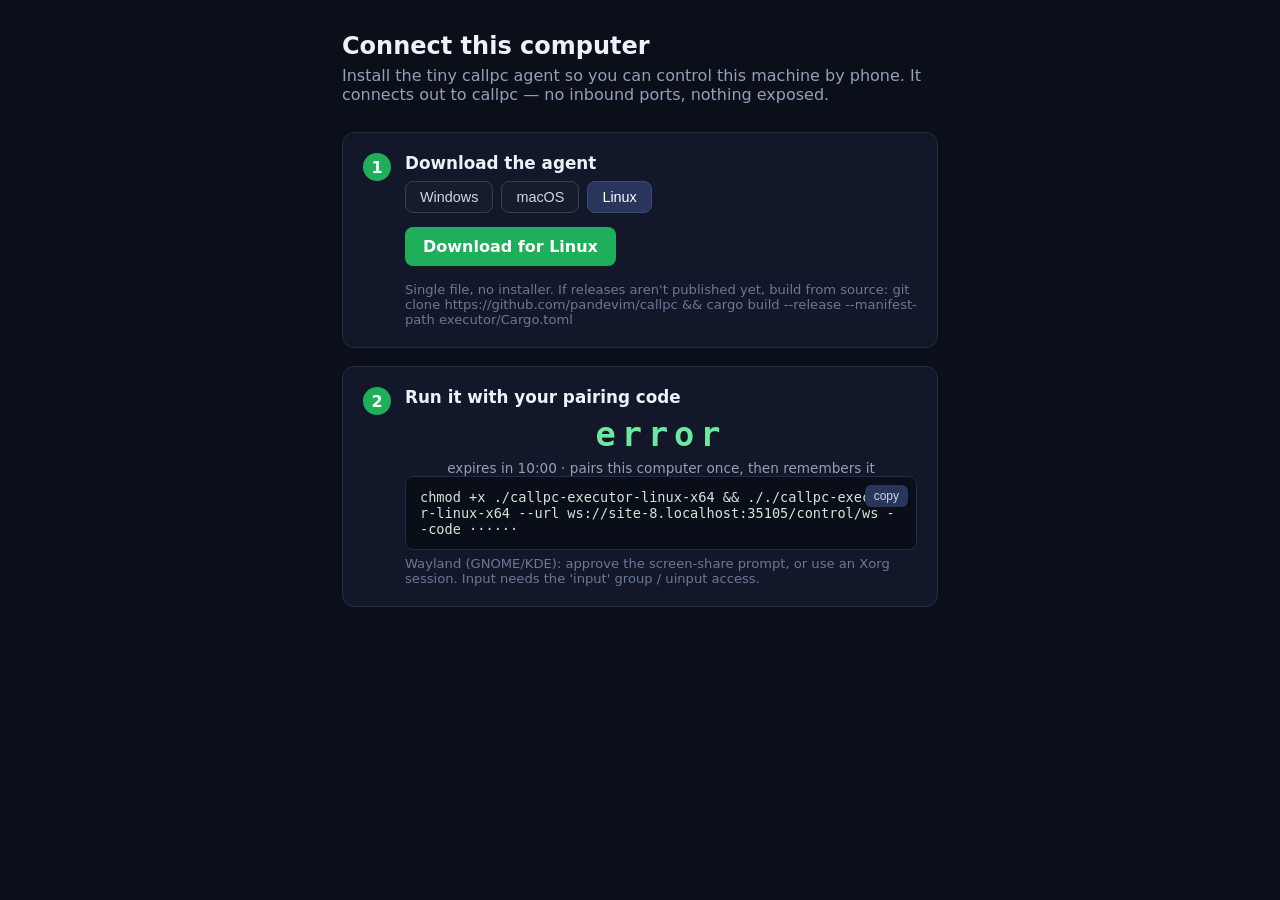
==== webapp/connect.html @ 6565185f "webapp: "Connect this computer" page (pairing + download + live status) connect.html: OS-detected do" ====
<!doctype html>
<html lang="en">
<head>
  <meta charset="utf-8">
  <meta name="viewport" content="width=device-width, initial-scale=1">
  <title>callpc — connect this computer</title>
  <style>
    * { box-sizing: border-box; margin: 0; }
    body { font-family: system-ui, -apple-system, sans-serif; background: #0b0f1a; color: #eef1f7;
      max-width: 640px; margin: 0 auto; padding: 32px 22px 64px; }
    h1 { font-size: 1.5rem; margin-bottom: 6px; }
    .sub { color: #93a0b8; margin-bottom: 28px; }
    .card { background: #121829; border: 1px solid #232c44; border-radius: 12px;
      padding: 20px; margin-bottom: 18px; }
    .step { display: flex; gap: 14px; }
    .num { flex: none; width: 28px; height: 28px; border-radius: 50%; background: #1faf5b;
      color: #fff; font-weight: 700; display: flex; align-items: center; justify-content: center; }
    .step h2 { font-size: 1.05rem; margin-bottom: 8px; }
    .os-tabs { display: flex; gap: 8px; margin-bottom: 14px; flex-wrap: wrap; }
    .os-tabs button { padding: 7px 14px; border-radius: 8px; border: 1px solid #344;
      background: #161c2e; color: #cdd6e6; cursor: pointer; font-size: .9rem; }
    .os-tabs button.active { background: #2a355c; color: #fff; border-color: #3a4a7c; }
    a.dl { display: inline-block; background: #1faf5b; color: #fff; text-decoration: none;
      padding: 10px 18px; border-radius: 8px; font-weight: 600; margin-bottom: 10px; }
    code, pre { font-family: ui-monospace, "SF Mono", Menlo, monospace; }
    pre { background: #0a0e18; border: 1px solid #232c44; border-radius: 8px; padding: 12px 14px;
      overflow-x: auto; font-size: .85rem; color: #cfe8d6; position: relative; white-space: pre-wrap;
      word-break: break-all; }
    .copy { position: absolute; top: 8px; right: 8px; background: #2a355c; border: none; color: #cdd6e6;
      border-radius: 6px; padding: 4px 9px; cursor: pointer; font-size: .75rem; }
    .code { font-size: 2.1rem; font-weight: 800; letter-spacing: 6px; color: #6ee7a0;
      text-align: center; margin: 6px 0; font-family: ui-monospace, monospace; }
    .pair-note { color: #93a0b8; font-size: .85rem; text-align: center; }
    #online { display: none; background: #14361f; border-color: #1faf5b; }
    #online.show { display: block; }
    .dot { display: inline-block; width: 10px; height: 10px; border-radius: 50%; background: #34d97b;
      margin-right: 8px; animation: pulse 1.6s ease-in-out infinite; }
    @keyframes pulse { 50% { opacity: .35; } }
    .muted { color: #6b7896; font-size: .82rem; margin-top: 6px; }
  </style>
</head>
<body>
  <h1>Connect this computer</h1>
  <p class="sub">Install the tiny callpc agent so you can control this machine by phone. It connects out to callpc — no inbound ports, nothing exposed.</p>

  <div class="card" id="online">
    <h2><span class="dot"></span>Connected!</h2>
    <p class="sub" style="margin:6px 0 0" id="online-name">This computer is online and ready. Call in and ask it to do something.</p>
  </div>

  <div class="card">
    <div class="step">
      <div class="num">1</div>
      <div style="flex:1">
        <h2>Download the agent</h2>
        <div class="os-tabs" id="os-tabs"></div>
        <a class="dl" id="dl" href="#" target="_blank" rel="noopener">Download</a>
        <div class="muted" id="dl-note"></div>
      </div>
    </div>
  </div>

  <div class="card">
    <div class="step">
      <div class="num">2</div>
      <div style="flex:1">
        <h2>Run it with your pairing code</h2>
        <div class="code" id="code">······</div>
        <p class="pair-note">expires in <span id="ttl">10:00</span> · pairs this computer once, then remembers it</p>
        <pre id="cmd"><button class="copy" data-copy="cmd">copy</button><span id="cmd-text">loading…</span></pre>
        <div class="muted" id="run-note"></div>
      </div>
    </div>
  </div>

<script>
const $ = id => document.getElementById(id);
const API_BASE = (new URLSearchParams(location.search).get("api") || window.CALLPC_API_BASE || "").replace(/\/+$/, "");
// WSS control URL from the page origin (or ?api=), http(s)->ws(s)
const WS_URL = (API_BASE || location.origin).replace(/^http/, "ws") + "/control/ws";

const REPO = "https://github.com/pandevim/callpc";
const OSES = {
  windows: { label: "Windows", asset: "callpc-executor-windows-x64.exe",
    run: exe => `${exe} --url ${WS_URL} --code CODE`,
    note: "Double-click won't pass the code — run it from PowerShell. SmartScreen may warn (unsigned): More info → Run anyway." },
  macos: { label: "macOS", asset: "callpc-executor-macos-universal",
    run: exe => `chmod +x ${exe} && ${exe} --url ${WS_URL} --code CODE`,
    note: "First run: right-click the file → Open (unsigned). Approve Screen Recording + Accessibility when asked." },
  linux: { label: "Linux", asset: "callpc-executor-linux-x64",
    run: exe => `chmod +x ${exe} && ./${exe} --url ${WS_URL} --code CODE`,
    note: "Wayland (GNOME/KDE): approve the screen-share prompt, or use an Xorg session. Input needs the 'input' group / uinput access." },
};

let currentOS = detectOS();
let pairCode = "······";

function detectOS() {
  const p = (navigator.userAgentData?.platform || navigator.platform || navigator.userAgent).toLowerCase();
  if (p.includes("win")) return "windows";
  if (p.includes("mac") || p.includes("iphone") || p.includes("ipad")) return "macos";
  return "linux";
}

function renderOS() {
  $("os-tabs").innerHTML = "";
  for (const [key, os] of Object.entries(OSES)) {
    const b = document.createElement("button");
    b.textContent = os.label;
    b.className = key === currentOS ? "active" : "";
    b.onclick = () => { currentOS = key; renderOS(); };
    $("os-tabs").appendChild(b);
  }
  const os = OSES[currentOS];
  $("dl").href = `${REPO}/releases/latest/download/${os.asset}`;
  $("dl").textContent = `Download for ${os.label}`;
  $("dl-note").textContent = "Single file, no installer. If releases aren't published yet, build from source: " +
    "git clone " + REPO + " && cargo build --release --manifest-path executor/Cargo.toml";
  renderCmd();
}

function renderCmd() {
  const os = OSES[currentOS];
  const exe = "./" + os.asset.split("/").pop();
  $("cmd-text").textContent = os.run(exe.replace(/^\.\//, currentOS === "windows" ? ".\\" : "./"))
    .replace("CODE", pairCode);
  $("run-note").textContent = os.note;
}

async function getCode() {
  try {
    const r = await fetch(API_BASE + "/api/pair/new", { method: "POST" });
    const j = await r.json();
    pairCode = j.code;
    $("code").textContent = pairCode;
    renderCmd();
    startTtl(j.expires_in || 600);
  } catch (e) { $("code").textContent = "error"; }
}

let ttlH = null;
function startTtl(secs) {
  clearInterval(ttlH);
  const end = Date.now() + secs * 1000;
  const tick = () => {
    const left = Math.max(0, Math.round((end - Date.now()) / 1000));
    $("ttl").textContent = `${Math.floor(left/60)}:${String(left%60).padStart(2,"0")}`;
    if (left <= 0) { clearInterval(ttlH); getCode(); }  // auto-refresh expired code
  };
  tick(); ttlH = setInterval(tick, 1000);
}

async function pollOnline() {
  try {
    const j = await fetch(API_BASE + "/api/devices").then(r => r.json());
    const on = (j.online || []).length > 0;
    $("online").classList.toggle("show", on);
    if (on) $("online-name").textContent =
      `${j.online[0].name} (${j.online[0].os}) is online and ready. Call in and ask it to do something.`;
  } catch (_) {}
}

document.querySelectorAll(".copy").forEach(b => b.onclick = () => {
  navigator.clipboard.writeText($($(b.dataset.copy + "-text") ? b.dataset.copy + "-text" : b.dataset.copy).textContent);
  b.textContent = "copied"; setTimeout(() => b.textContent = "copy", 1200);
});

renderOS();
getCode();
pollOnline();
setInterval(pollOnline, 2500);
</script>
</body>
</html>
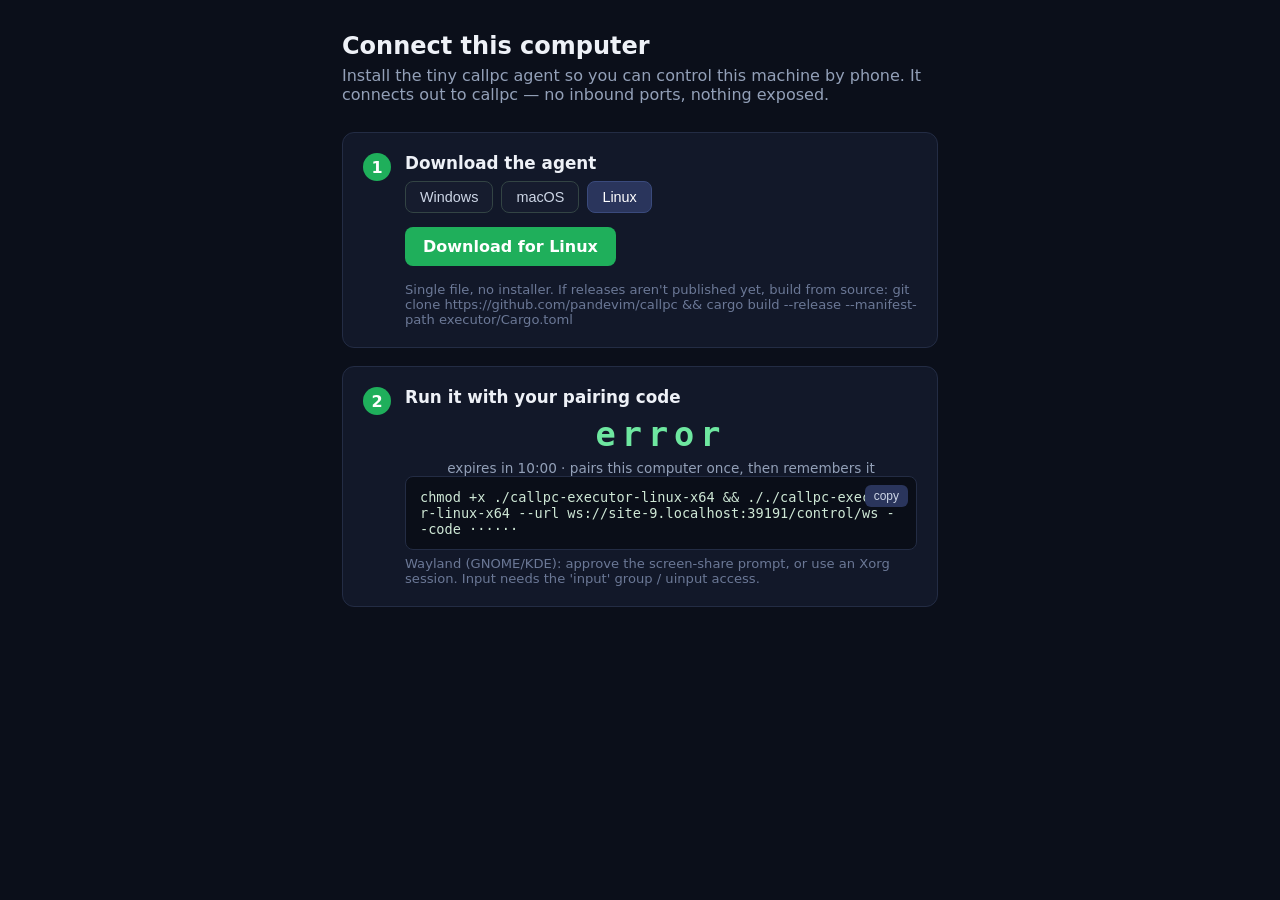
==== commit 76ad4bc4: "auth: shared passcode gate on all action endpoints Anyone with the public URL could place a call or " ====
--- a/webapp/connect.html
+++ b/webapp/connect.html
@@ -43,6 +43,14 @@
   <h1>Connect this computer</h1>
   <p class="sub">Install the tiny callpc agent so you can control this machine by phone. It connects out to callpc — no inbound ports, nothing exposed.</p>
 
+  <div class="card" id="auth-card" style="display:none">
+    <h2 style="font-size:1.05rem;margin-bottom:8px">Passcode</h2>
+    <input id="passcode" type="password" inputmode="numeric" placeholder="enter passcode"
+           autocomplete="off" style="width:100%;padding:10px 14px;border-radius:8px;
+           border:1px solid #344;background:#161c2e;color:#eef1f7;font-size:1rem">
+    <div class="muted">Required to generate a pairing code.</div>
+  </div>
+
   <div class="card" id="online">
     <h2><span class="dot"></span>Connected!</h2>
     <p class="sub" style="margin:6px 0 0" id="online-name">This computer is online and ready. Call in and ask it to do something.</p>
@@ -127,15 +135,37 @@
   $("run-note").textContent = os.note;
 }
 
+// shared passcode (gate on /api/pair/new); persisted across the call/connect pages
+const accessHeaders = () => {
+  const c = ($("passcode")?.value || localStorage.getItem("callpc_code") || "").trim();
+  return c ? { "X-Callpc-Code": c } : {};
+};
+
 async function getCode() {
   try {
-    const r = await fetch(API_BASE + "/api/pair/new", { method: "POST" });
+    const r = await fetch(API_BASE + "/api/pair/new", { method: "POST", headers: accessHeaders() });
+    if (r.status === 401) { $("code").textContent = "passcode?"; $("ttl").textContent = "—"; return; }
     const j = await r.json();
     pairCode = j.code;
     $("code").textContent = pairCode;
     renderCmd();
     startTtl(j.expires_in || 600);
   } catch (e) { $("code").textContent = "error"; }
+}
+
+async function probeAuth() {
+  try {
+    const cfg = await (await fetch(API_BASE + "/api/config")).json();
+    if (cfg.auth_required) {
+      $("auth-card").style.display = "";
+      const f = $("passcode");
+      f.value = localStorage.getItem("callpc_code") || "";
+      f.addEventListener("input", () => {
+        localStorage.setItem("callpc_code", f.value.trim());
+        clearTimeout(window._pcDeb); window._pcDeb = setTimeout(getCode, 500);
+      });
+    }
+  } catch (_) {}
 }
 
 let ttlH = null;
@@ -166,7 +196,7 @@
 });
 
 renderOS();
-getCode();
+probeAuth().then(getCode);
 pollOnline();
 setInterval(pollOnline, 2500);
 </script>
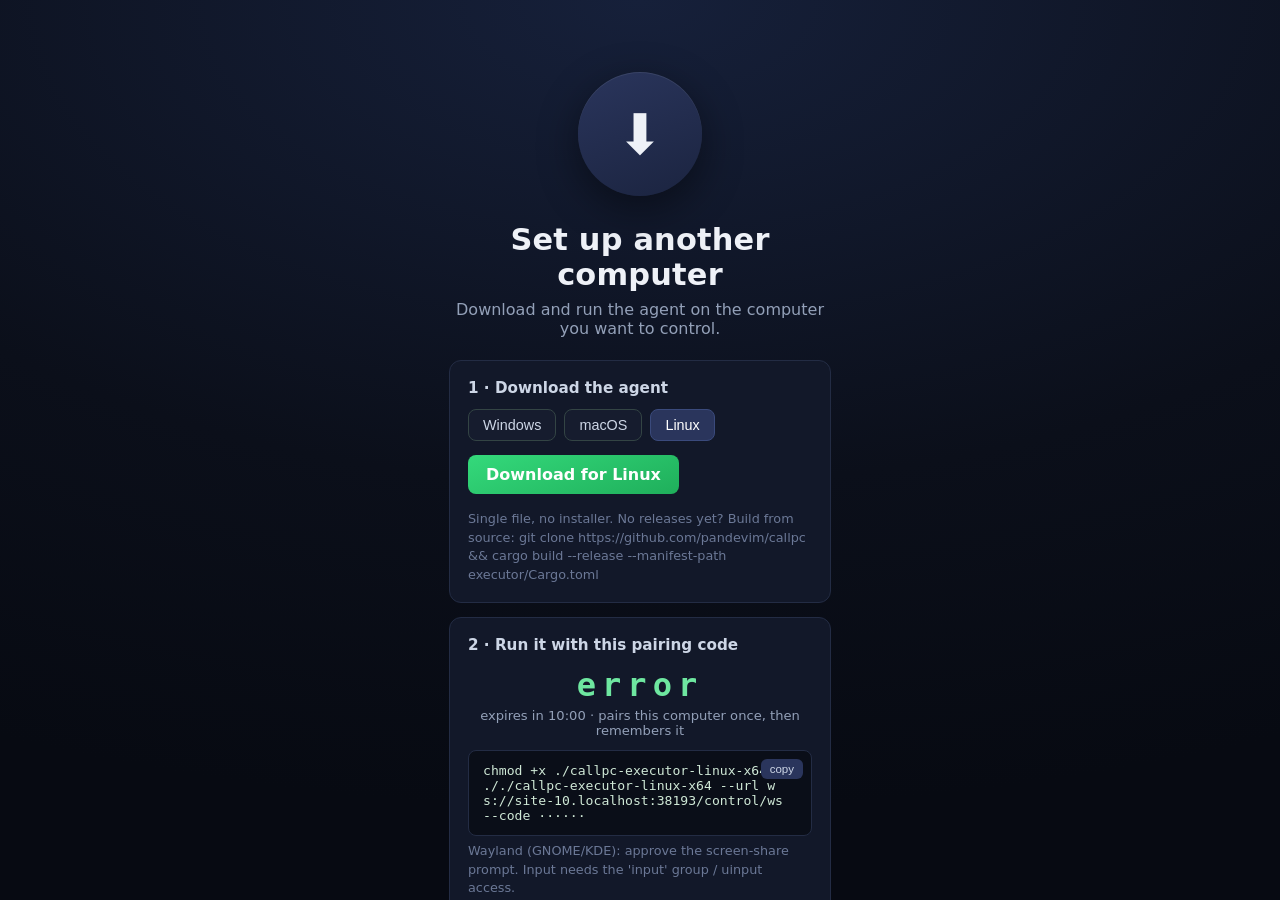
==== commit 242c9f29: "webapp: device-aware landing (detect distro + "is this computer connected") The landing page now ada" ====
--- a/webapp/connect.html
+++ b/webapp/connect.html
@@ -3,202 +3,17 @@
 <head>
   <meta charset="utf-8">
   <meta name="viewport" content="width=device-width, initial-scale=1">
-  <title>callpc — connect this computer</title>
-  <style>
-    * { box-sizing: border-box; margin: 0; }
-    body { font-family: system-ui, -apple-system, sans-serif; background: #0b0f1a; color: #eef1f7;
-      max-width: 640px; margin: 0 auto; padding: 32px 22px 64px; }
-    h1 { font-size: 1.5rem; margin-bottom: 6px; }
-    .sub { color: #93a0b8; margin-bottom: 28px; }
-    .card { background: #121829; border: 1px solid #232c44; border-radius: 12px;
-      padding: 20px; margin-bottom: 18px; }
-    .step { display: flex; gap: 14px; }
-    .num { flex: none; width: 28px; height: 28px; border-radius: 50%; background: #1faf5b;
-      color: #fff; font-weight: 700; display: flex; align-items: center; justify-content: center; }
-    .step h2 { font-size: 1.05rem; margin-bottom: 8px; }
-    .os-tabs { display: flex; gap: 8px; margin-bottom: 14px; flex-wrap: wrap; }
-    .os-tabs button { padding: 7px 14px; border-radius: 8px; border: 1px solid #344;
-      background: #161c2e; color: #cdd6e6; cursor: pointer; font-size: .9rem; }
-    .os-tabs button.active { background: #2a355c; color: #fff; border-color: #3a4a7c; }
-    a.dl { display: inline-block; background: #1faf5b; color: #fff; text-decoration: none;
-      padding: 10px 18px; border-radius: 8px; font-weight: 600; margin-bottom: 10px; }
-    code, pre { font-family: ui-monospace, "SF Mono", Menlo, monospace; }
-    pre { background: #0a0e18; border: 1px solid #232c44; border-radius: 8px; padding: 12px 14px;
-      overflow-x: auto; font-size: .85rem; color: #cfe8d6; position: relative; white-space: pre-wrap;
-      word-break: break-all; }
-    .copy { position: absolute; top: 8px; right: 8px; background: #2a355c; border: none; color: #cdd6e6;
-      border-radius: 6px; padding: 4px 9px; cursor: pointer; font-size: .75rem; }
-    .code { font-size: 2.1rem; font-weight: 800; letter-spacing: 6px; color: #6ee7a0;
-      text-align: center; margin: 6px 0; font-family: ui-monospace, monospace; }
-    .pair-note { color: #93a0b8; font-size: .85rem; text-align: center; }
-    #online { display: none; background: #14361f; border-color: #1faf5b; }
-    #online.show { display: block; }
-    .dot { display: inline-block; width: 10px; height: 10px; border-radius: 50%; background: #34d97b;
-      margin-right: 8px; animation: pulse 1.6s ease-in-out infinite; }
-    @keyframes pulse { 50% { opacity: .35; } }
-    .muted { color: #6b7896; font-size: .82rem; margin-top: 6px; }
-  </style>
+  <title>callpc — connect</title>
+  <!-- The install/pairing flow now lives in the device-aware landing page.
+       Redirect here so old links and the README banner keep working. -->
+  <script>
+    // preserve ?api=... (static-host deployments) and force the install view
+    const qs = new URLSearchParams(location.search);
+    qs.set("setup", "1");
+    location.replace("index.html" + (qs.toString() ? "?" + qs.toString() : ""));
+  </script>
 </head>
-<body>
-  <h1>Connect this computer</h1>
-  <p class="sub">Install the tiny callpc agent so you can control this machine by phone. It connects out to callpc — no inbound ports, nothing exposed.</p>
-
-  <div class="card" id="auth-card" style="display:none">
-    <h2 style="font-size:1.05rem;margin-bottom:8px">Passcode</h2>
-    <input id="passcode" type="password" inputmode="numeric" placeholder="enter passcode"
-           autocomplete="off" style="width:100%;padding:10px 14px;border-radius:8px;
-           border:1px solid #344;background:#161c2e;color:#eef1f7;font-size:1rem">
-    <div class="muted">Required to generate a pairing code.</div>
-  </div>
-
-  <div class="card" id="online">
-    <h2><span class="dot"></span>Connected!</h2>
-    <p class="sub" style="margin:6px 0 0" id="online-name">This computer is online and ready. Call in and ask it to do something.</p>
-  </div>
-
-  <div class="card">
-    <div class="step">
-      <div class="num">1</div>
-      <div style="flex:1">
-        <h2>Download the agent</h2>
-        <div class="os-tabs" id="os-tabs"></div>
-        <a class="dl" id="dl" href="#" target="_blank" rel="noopener">Download</a>
-        <div class="muted" id="dl-note"></div>
-      </div>
-    </div>
-  </div>
-
-  <div class="card">
-    <div class="step">
-      <div class="num">2</div>
-      <div style="flex:1">
-        <h2>Run it with your pairing code</h2>
-        <div class="code" id="code">······</div>
-        <p class="pair-note">expires in <span id="ttl">10:00</span> · pairs this computer once, then remembers it</p>
-        <pre id="cmd"><button class="copy" data-copy="cmd">copy</button><span id="cmd-text">loading…</span></pre>
-        <div class="muted" id="run-note"></div>
-      </div>
-    </div>
-  </div>
-
-<script>
-const $ = id => document.getElementById(id);
-const API_BASE = (new URLSearchParams(location.search).get("api") || window.CALLPC_API_BASE || "").replace(/\/+$/, "");
-// WSS control URL from the page origin (or ?api=), http(s)->ws(s)
-const WS_URL = (API_BASE || location.origin).replace(/^http/, "ws") + "/control/ws";
-
-const REPO = "https://github.com/pandevim/callpc";
-const OSES = {
-  windows: { label: "Windows", asset: "callpc-executor-windows-x64.exe",
-    run: exe => `${exe} --url ${WS_URL} --code CODE`,
-    note: "Double-click won't pass the code — run it from PowerShell. SmartScreen may warn (unsigned): More info → Run anyway." },
-  macos: { label: "macOS", asset: "callpc-executor-macos-universal",
-    run: exe => `chmod +x ${exe} && ${exe} --url ${WS_URL} --code CODE`,
-    note: "First run: right-click the file → Open (unsigned). Approve Screen Recording + Accessibility when asked." },
-  linux: { label: "Linux", asset: "callpc-executor-linux-x64",
-    run: exe => `chmod +x ${exe} && ./${exe} --url ${WS_URL} --code CODE`,
-    note: "Wayland (GNOME/KDE): approve the screen-share prompt, or use an Xorg session. Input needs the 'input' group / uinput access." },
-};
-
-let currentOS = detectOS();
-let pairCode = "······";
-
-function detectOS() {
-  const p = (navigator.userAgentData?.platform || navigator.platform || navigator.userAgent).toLowerCase();
-  if (p.includes("win")) return "windows";
-  if (p.includes("mac") || p.includes("iphone") || p.includes("ipad")) return "macos";
-  return "linux";
-}
-
-function renderOS() {
-  $("os-tabs").innerHTML = "";
-  for (const [key, os] of Object.entries(OSES)) {
-    const b = document.createElement("button");
-    b.textContent = os.label;
-    b.className = key === currentOS ? "active" : "";
-    b.onclick = () => { currentOS = key; renderOS(); };
-    $("os-tabs").appendChild(b);
-  }
-  const os = OSES[currentOS];
-  $("dl").href = `${REPO}/releases/latest/download/${os.asset}`;
-  $("dl").textContent = `Download for ${os.label}`;
-  $("dl-note").textContent = "Single file, no installer. If releases aren't published yet, build from source: " +
-    "git clone " + REPO + " && cargo build --release --manifest-path executor/Cargo.toml";
-  renderCmd();
-}
-
-function renderCmd() {
-  const os = OSES[currentOS];
-  const exe = "./" + os.asset.split("/").pop();
-  $("cmd-text").textContent = os.run(exe.replace(/^\.\//, currentOS === "windows" ? ".\\" : "./"))
-    .replace("CODE", pairCode);
-  $("run-note").textContent = os.note;
-}
-
-// shared passcode (gate on /api/pair/new); persisted across the call/connect pages
-const accessHeaders = () => {
-  const c = ($("passcode")?.value || localStorage.getItem("callpc_code") || "").trim();
-  return c ? { "X-Callpc-Code": c } : {};
-};
-
-async function getCode() {
-  try {
-    const r = await fetch(API_BASE + "/api/pair/new", { method: "POST", headers: accessHeaders() });
-    if (r.status === 401) { $("code").textContent = "passcode?"; $("ttl").textContent = "—"; return; }
-    const j = await r.json();
-    pairCode = j.code;
-    $("code").textContent = pairCode;
-    renderCmd();
-    startTtl(j.expires_in || 600);
-  } catch (e) { $("code").textContent = "error"; }
-}
-
-async function probeAuth() {
-  try {
-    const cfg = await (await fetch(API_BASE + "/api/config")).json();
-    if (cfg.auth_required) {
-      $("auth-card").style.display = "";
-      const f = $("passcode");
-      f.value = localStorage.getItem("callpc_code") || "";
-      f.addEventListener("input", () => {
-        localStorage.setItem("callpc_code", f.value.trim());
-        clearTimeout(window._pcDeb); window._pcDeb = setTimeout(getCode, 500);
-      });
-    }
-  } catch (_) {}
-}
-
-let ttlH = null;
-function startTtl(secs) {
-  clearInterval(ttlH);
-  const end = Date.now() + secs * 1000;
-  const tick = () => {
-    const left = Math.max(0, Math.round((end - Date.now()) / 1000));
-    $("ttl").textContent = `${Math.floor(left/60)}:${String(left%60).padStart(2,"0")}`;
-    if (left <= 0) { clearInterval(ttlH); getCode(); }  // auto-refresh expired code
-  };
-  tick(); ttlH = setInterval(tick, 1000);
-}
-
-async function pollOnline() {
-  try {
-    const j = await fetch(API_BASE + "/api/devices").then(r => r.json());
-    const on = (j.online || []).length > 0;
-    $("online").classList.toggle("show", on);
-    if (on) $("online-name").textContent =
-      `${j.online[0].name} (${j.online[0].os}) is online and ready. Call in and ask it to do something.`;
-  } catch (_) {}
-}
-
-document.querySelectorAll(".copy").forEach(b => b.onclick = () => {
-  navigator.clipboard.writeText($($(b.dataset.copy + "-text") ? b.dataset.copy + "-text" : b.dataset.copy).textContent);
-  b.textContent = "copied"; setTimeout(() => b.textContent = "copy", 1200);
-});
-
-renderOS();
-probeAuth().then(getCode);
-pollOnline();
-setInterval(pollOnline, 2500);
-</script>
+<body style="background:#0b0f1a;color:#93a0b8;font-family:system-ui,sans-serif;padding:32px">
+  Redirecting to <a href="index.html" style="color:#6ee7a0">the setup page</a>…
 </body>
 </html>
